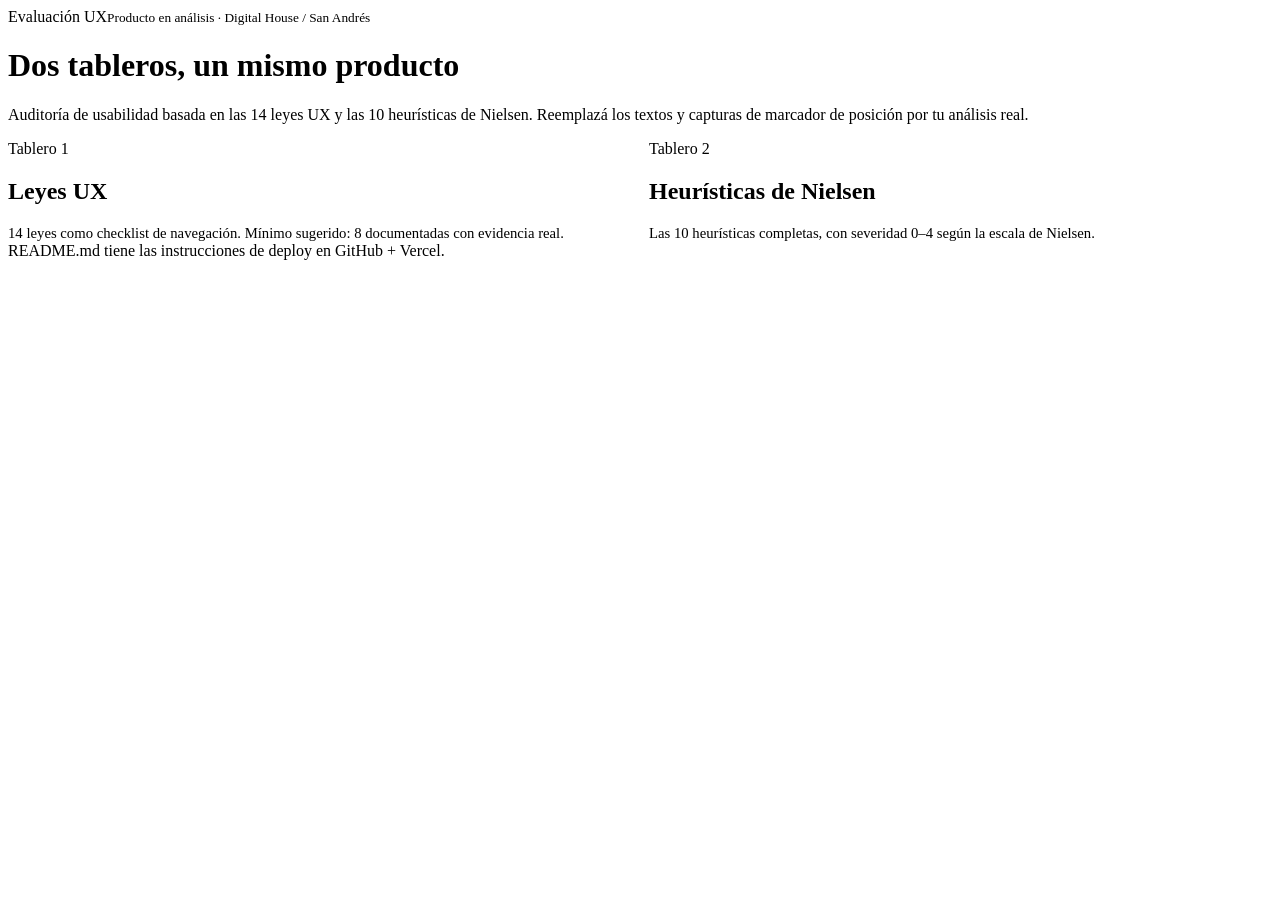
==== index.html @ 2254e5bf "index" ====
<!DOCTYPE html>
<html lang="es">

<head>
    <meta charset="UTF-8">
    <meta name="viewport" content="width=device-width, initial-scale=1.0">
    <title>Evaluación UX — Índice</title>
    <link rel="preconnect" href="https://fonts.googleapis.com">
    <link
        href="https://fonts.googleapis.com/css2?family=Source+Serif+4:ital,wght@0,400;0,600;1,400&family=Inter:wght@400;500;600&family=IBM+Plex+Mono:wght@400;500&display=swap"
        rel="stylesheet">
    <link rel="stylesheet" href="assets/style.css">
</head>

<body>
    <header class="topbar">
        <div class="brand">Evaluación UX<small>Producto en análisis · Digital House / San Andrés</small></div>
    </header>

    <main class="wrap">
        <div class="intro">
            <h1>Dos tableros, un mismo producto</h1>
            <p class="lede">Auditoría de usabilidad basada en las 14 leyes UX y las 10 heurísticas de Nielsen. Reemplazá
                los textos y capturas de marcador de posición por tu análisis real.</p>
        </div>

        <div class="entries" style="grid-template-columns:1fr 1fr; display:grid; gap:18px;">
            <a href="leyes-ux.html" style="text-decoration:none; color:inherit;">
                <div class="entry" style="grid-template-columns:1fr;">
                    <div class="body">
                        <div class="sub">Tablero 1</div>
                        <h2>Leyes UX</h2>
                        <p style="color:var(--ink-soft); font-size:.92rem; margin:8px 0 0;">14 leyes como checklist de
                            navegación. Mínimo sugerido: 8 documentadas con evidencia real.</p>
                    </div>
                </div>
            </a>
            <a href="heuristicas-nielsen.html" style="text-decoration:none; color:inherit;">
                <div class="entry" style="grid-template-columns:1fr;">
                    <div class="body">
                        <div class="sub">Tablero 2</div>
                        <h2>Heurísticas de Nielsen</h2>
                        <p style="color:var(--ink-soft); font-size:.92rem; margin:8px 0 0;">Las 10 heurísticas
                            completas, con severidad 0–4 según la escala de Nielsen.</p>
                    </div>
                </div>
            </a>
        </div>

        <footer>
            README.md tiene las instrucciones de deploy en GitHub + Vercel.
        </footer>
    </main>
</body>

</html>
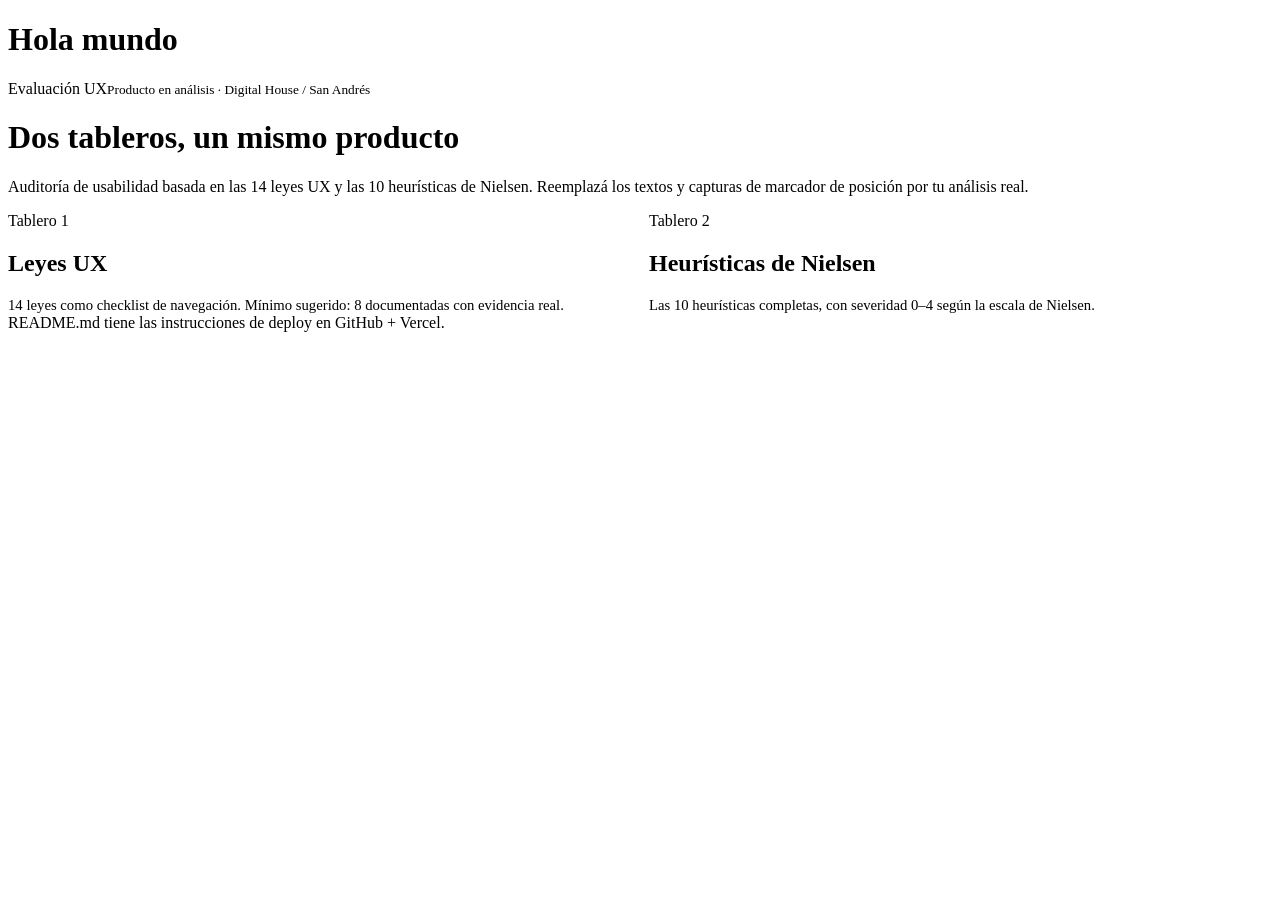
==== commit 2b552b46: "Viendo si me funciona" ====
--- a/index.html
+++ b/index.html
@@ -14,6 +14,7 @@
 
 <body>
     <header class="topbar">
+        <h1>Hola mundo</h1>
         <div class="brand">Evaluación UX<small>Producto en análisis · Digital House / San Andrés</small></div>
     </header>
 
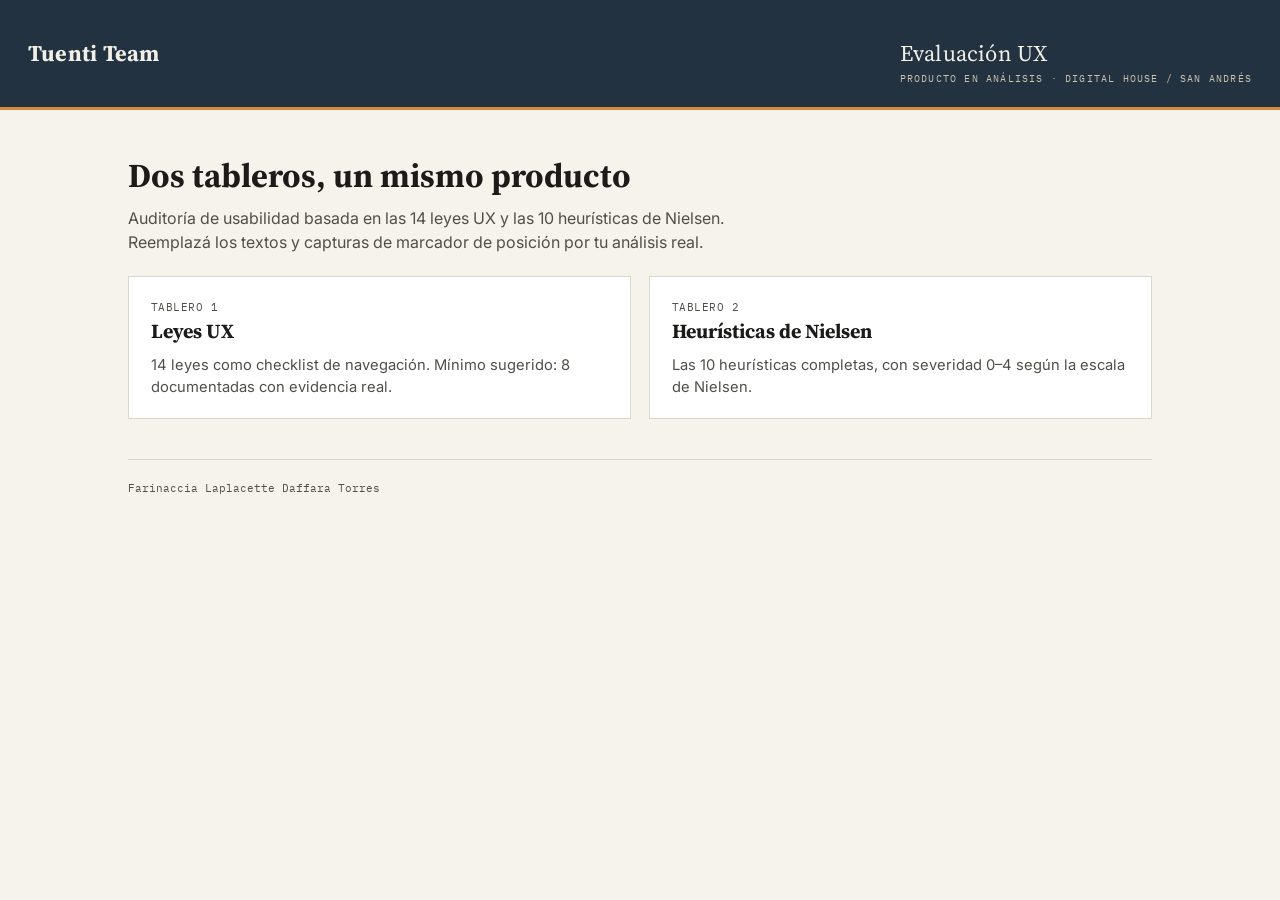
==== commit 0dcada2f: "Agregados estilos de tableros y cambio en links" ====
--- a/index.html
+++ b/index.html
@@ -14,8 +14,9 @@
 
 <body>
     <header class="topbar">
-        <h1>Hola mundo</h1>
+        <h2 class="brand"> Tuenti Team</h2>
         <div class="brand">Evaluación UX<small>Producto en análisis · Digital House / San Andrés</small></div>
+
     </header>
 
     <main class="wrap">
@@ -36,7 +37,7 @@
                     </div>
                 </div>
             </a>
-            <a href="heuristicas-nielsen.html" style="text-decoration:none; color:inherit;">
+            <a href="heuristica.html" style="text-decoration:none; color:inherit;">
                 <div class="entry" style="grid-template-columns:1fr;">
                     <div class="body">
                         <div class="sub">Tablero 2</div>
@@ -49,7 +50,7 @@
         </div>
 
         <footer>
-            README.md tiene las instrucciones de deploy en GitHub + Vercel.
+            Farinaccia Laplacette Daffara Torres
         </footer>
     </main>
 </body>
--- a/assets/style.css
+++ b/assets/style.css
@@ -0,0 +1,128 @@
+:root{
+  --paper:#f6f3ec;
+  --ink:#1c1b19;
+  --ink-soft:#514f49;
+  --line:#dcd6c8;
+  --navy:#233240;
+  --card:#ffffff;
+  --ok:#3f7a5c;
+  --s1:#c9b458;
+  --s2:#d98a3d;
+  --s3:#c4552e;
+  --s4:#9c2b2b;
+  --mono: "IBM Plex Mono", "SFMono-Regular", Menlo, Consolas, monospace;
+  --serif: "Source Serif 4", Georgia, "Times New Roman", serif;
+  --sans: "Inter", "Helvetica Neue", Arial, sans-serif;
+}
+
+*{box-sizing:border-box;}
+html{scroll-behavior:smooth;}
+body{
+  margin:0;
+  background:var(--paper);
+  color:var(--ink);
+  font-family:var(--sans);
+  line-height:1.5;
+}
+
+.topbar{
+  position:sticky; top:0; z-index:10;
+  background:var(--navy);
+  color:#f2efe6;
+  padding:18px 28px;
+  display:flex; align-items:baseline; justify-content:space-between;
+  flex-wrap:wrap; gap:8px;
+  border-bottom:3px solid var(--s2);
+}
+.topbar .brand{font-family:var(--serif); font-size:1.4rem; letter-spacing:.01em;}
+.topbar .brand small{display:block; font-family:var(--mono); font-size:.62rem; letter-spacing:.12em; text-transform:uppercase; color:#c9c2af; margin-top:2px;}
+.topbar nav a{
+  color:#e7e2d3; text-decoration:none; font-family:var(--mono); font-size:.78rem;
+  letter-spacing:.05em; text-transform:uppercase; margin-left:22px; border-bottom:1px solid transparent;
+}
+.topbar nav a:hover, .topbar nav a.active{border-bottom-color:var(--s2); color:#fff;}
+
+.wrap{max-width:1080px; margin:0 auto; padding:40px 28px 100px;}
+
+.intro h1{font-family:var(--serif); font-size:2.1rem; margin:0 0 6px;}
+.intro p.lede{color:var(--ink-soft); max-width:64ch; margin:0 0 22px; font-size:1rem;}
+
+.stats{display:flex; gap:0; margin:24px 0 36px; border:1px solid var(--line); background:var(--card);}
+.stat{flex:1; padding:14px 18px; border-right:1px solid var(--line);}
+.stat:last-child{border-right:none;}
+.stat .num{font-family:var(--serif); font-size:1.9rem; line-height:1;}
+.stat .label{font-family:var(--mono); font-size:.66rem; text-transform:uppercase; letter-spacing:.08em; color:var(--ink-soft); margin-top:4px;}
+
+.filters{display:flex; flex-wrap:wrap; gap:8px; margin-bottom:24px;}
+.filters button{
+  font-family:var(--mono); font-size:.72rem; text-transform:uppercase; letter-spacing:.05em;
+  border:1px solid var(--line); background:var(--card); color:var(--ink-soft);
+  padding:7px 12px; cursor:pointer;
+}
+.filters button.active{background:var(--ink); color:var(--paper); border-color:var(--ink);}
+
+.entries{display:flex; flex-direction:column; gap:18px;}
+
+.entry{
+  background:var(--card); border:1px solid var(--line);
+  display:grid; grid-template-columns:96px 1fr; gap:0;
+}
+.entry .index{
+  background:var(--ink); color:var(--paper);
+  font-family:var(--serif); font-size:1.7rem;
+  display:flex; align-items:center; justify-content:center;
+}
+.entry .body{padding:20px 22px;}
+.entry .head{display:flex; align-items:center; justify-content:space-between; gap:12px; flex-wrap:wrap; margin-bottom:10px;}
+.entry h2{font-family:var(--serif); font-size:1.25rem; margin:0;}
+.entry .sub{font-family:var(--mono); font-size:.7rem; color:var(--ink-soft); text-transform:uppercase; letter-spacing:.04em; margin-top:2px;}
+
+.tag{
+  font-family:var(--mono); font-size:.68rem; text-transform:uppercase; letter-spacing:.06em;
+  padding:4px 10px; border:1px solid currentColor; white-space:nowrap;
+}
+.tag.cumple{color:var(--ok);}
+.tag.rompe{color:var(--s4);}
+.tag.pendiente{color:var(--ink-soft); border-style:dashed;}
+
+.sev{display:flex; align-items:center; gap:8px; font-family:var(--mono); font-size:.72rem;}
+.sev .dot{width:11px; height:11px; border-radius:50%; display:inline-block; border:1px solid rgba(0,0,0,.15);}
+.sev-0 .dot{background:var(--ok);}
+.sev-1 .dot{background:var(--s1);}
+.sev-2 .dot{background:var(--s2);}
+.sev-3 .dot{background:var(--s3);}
+.sev-4 .dot{background:var(--s4);}
+
+.question{
+  font-family:var(--serif); font-style:italic; color:var(--ink-soft);
+  border-left:2px solid var(--line); padding-left:12px; margin:8px 0 14px; font-size:.95rem;
+}
+
+.evidence{
+  display:flex; gap:16px; align-items:flex-start; flex-wrap:wrap;
+}
+.shot{
+  width:220px; min-height:130px; background:repeating-linear-gradient(45deg, #efe9d8, #efe9d8 8px, #e6dfc9 8px, #e6dfc9 16px);
+  border:1px dashed var(--line); display:flex; align-items:center; justify-content:center;
+  color:var(--ink-soft); font-family:var(--mono); font-size:.68rem; text-align:center; padding:8px; flex-shrink:0;
+}
+.shot img{width:100%; height:100%; object-fit:cover; display:block;}
+.analysis{flex:1; min-width:220px;}
+.analysis p{margin:0 0 8px; font-size:.94rem;}
+.analysis p:last-child{margin-bottom:0;}
+.analysis .fill{color:#b1a98f; font-style:italic;}
+.analysis label{
+  display:block; font-family:var(--mono); font-size:.64rem; text-transform:uppercase; letter-spacing:.07em;
+  color:var(--ink-soft); margin-bottom:4px;
+}
+
+footer{
+  border-top:1px solid var(--line); margin-top:40px; padding-top:20px;
+  color:var(--ink-soft); font-family:var(--mono); font-size:.7rem;
+}
+
+@media (max-width: 640px){
+  .entry{grid-template-columns:56px 1fr;}
+  .entry .index{font-size:1.2rem;}
+  .topbar nav a{margin-left:12px;}
+}
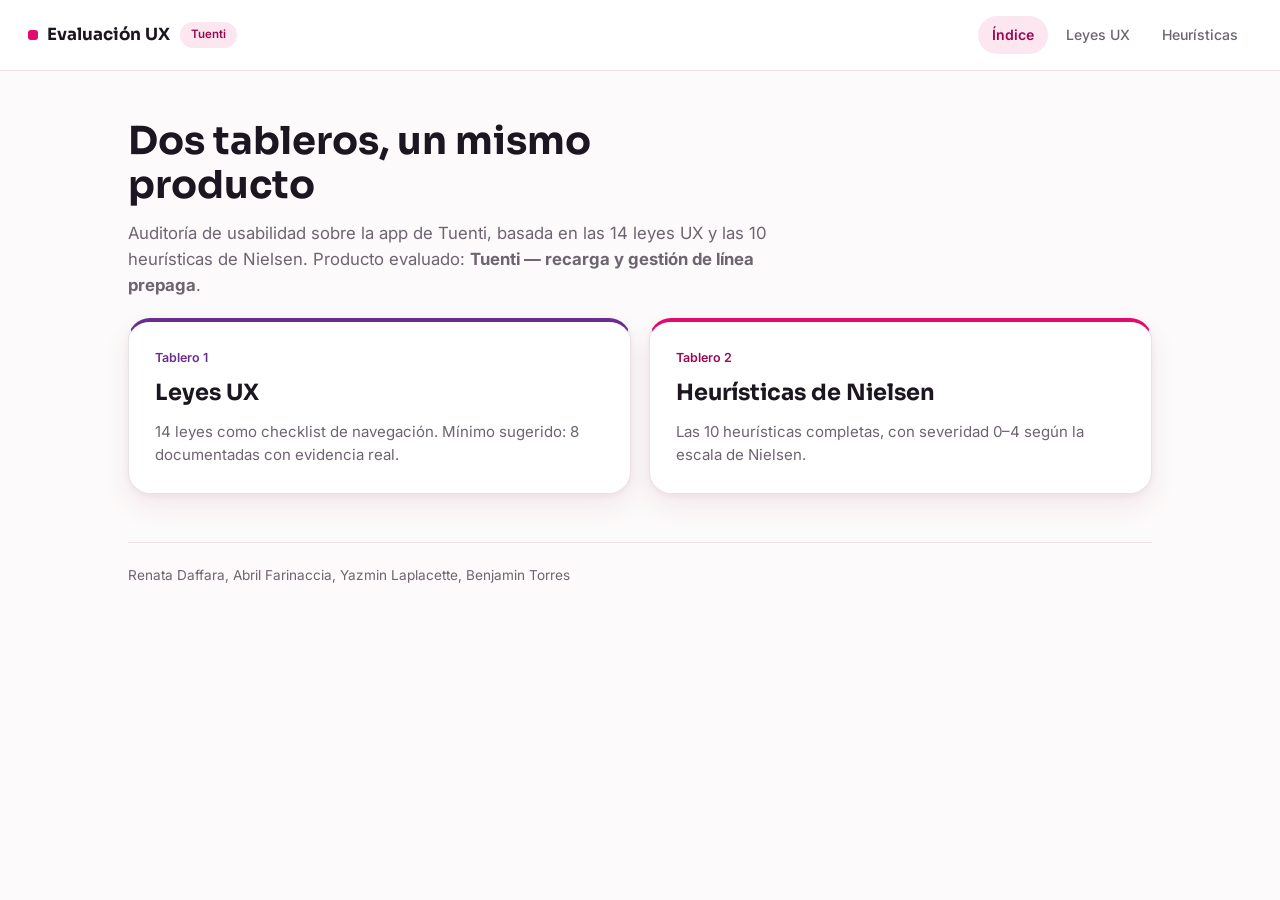
==== commit e9beed6b: "Agregue un par de imagenes y cambie un poco el diseño de la pagina" ====
--- a/index.html
+++ b/index.html
@@ -7,51 +7,50 @@
     <title>Evaluación UX — Índice</title>
     <link rel="preconnect" href="https://fonts.googleapis.com">
     <link
-        href="https://fonts.googleapis.com/css2?family=Source+Serif+4:ital,wght@0,400;0,600;1,400&family=Inter:wght@400;500;600&family=IBM+Plex+Mono:wght@400;500&display=swap"
+        href="https://fonts.googleapis.com/css2?family=Inter:wght@400;500;600;700&family=Sora:wght@600;700;800&display=swap"
         rel="stylesheet">
     <link rel="stylesheet" href="assets/style.css">
 </head>
 
 <body>
     <header class="topbar">
-        <h2 class="brand"> Tuenti Team</h2>
-        <div class="brand">Evaluación UX<small>Producto en análisis · Digital House / San Andrés</small></div>
-
+        <div class="brand">
+            <span class="brand-mark">Evaluación UX</span>
+            <span class="brand-tag">Tuenti</span>
+        </div>
+        <nav>
+            <a href="index.html" class="active">Índice</a>
+            <a href="leyes-ux.html">Leyes UX</a>
+            <a href="heuristica.html">Heurísticas</a>
+        </nav>
     </header>
 
     <main class="wrap">
         <div class="intro">
             <h1>Dos tableros, un mismo producto</h1>
-            <p class="lede">Auditoría de usabilidad basada en las 14 leyes UX y las 10 heurísticas de Nielsen. Reemplazá
-                los textos y capturas de marcador de posición por tu análisis real.</p>
+            <p class="lede">Auditoría de usabilidad sobre la app de Tuenti, basada en las 14 leyes UX y las 10
+                heurísticas de Nielsen. Producto evaluado: <strong>Tuenti — recarga y gestión de línea prepaga</strong>.
+            </p>
         </div>
 
-        <div class="entries" style="grid-template-columns:1fr 1fr; display:grid; gap:18px;">
-            <a href="leyes-ux.html" style="text-decoration:none; color:inherit;">
-                <div class="entry" style="grid-template-columns:1fr;">
-                    <div class="body">
-                        <div class="sub">Tablero 1</div>
-                        <h2>Leyes UX</h2>
-                        <p style="color:var(--ink-soft); font-size:.92rem; margin:8px 0 0;">14 leyes como checklist de
-                            navegación. Mínimo sugerido: 8 documentadas con evidencia real.</p>
-                    </div>
+        <div class="boards-grid">
+            <a class="board-link" href="leyes-ux.html">
+                <div class="board-card purple">
+                    <div class="eyebrow">Tablero 1</div>
+                    <h2>Leyes UX</h2>
+                    <p>14 leyes como checklist de navegación. Mínimo sugerido: 8 documentadas con evidencia real.</p>
                 </div>
             </a>
-            <a href="heuristica.html" style="text-decoration:none; color:inherit;">
-                <div class="entry" style="grid-template-columns:1fr;">
-                    <div class="body">
-                        <div class="sub">Tablero 2</div>
-                        <h2>Heurísticas de Nielsen</h2>
-                        <p style="color:var(--ink-soft); font-size:.92rem; margin:8px 0 0;">Las 10 heurísticas
-                            completas, con severidad 0–4 según la escala de Nielsen.</p>
-                    </div>
+            <a class="board-link" href="heuristica.html">
+                <div class="board-card">
+                    <div class="eyebrow">Tablero 2</div>
+                    <h2>Heurísticas de Nielsen</h2>
+                    <p>Las 10 heurísticas completas, con severidad 0–4 según la escala de Nielsen.</p>
                 </div>
             </a>
         </div>
 
-        <footer>
-            Farinaccia Laplacette Daffara Torres
-        </footer>
+        <footer class="dev-note"> Renata Daffara, Abril Farinaccia, Yazmin Laplacette, Benjamin Torres </footer>
     </main>
 </body>
 
--- a/assets/style.css
+++ b/assets/style.css
@@ -1,18 +1,35 @@
 :root{
-  --paper:#f6f3ec;
-  --ink:#1c1b19;
-  --ink-soft:#514f49;
-  --line:#dcd6c8;
-  --navy:#233240;
-  --card:#ffffff;
-  --ok:#3f7a5c;
-  --s1:#c9b458;
-  --s2:#d98a3d;
-  --s3:#c4552e;
-  --s4:#9c2b2b;
-  --mono: "IBM Plex Mono", "SFMono-Regular", Menlo, Consolas, monospace;
-  --serif: "Source Serif 4", Georgia, "Times New Roman", serif;
-  --sans: "Inter", "Helvetica Neue", Arial, sans-serif;
+  --pink:#E10A6E;
+  --pink-deep:#9C0850;
+  --pink-tint:#FCE6F0;
+  --pink-tint-strong:#F8D2E6;
+  --purple:#6B2C91;
+  --purple-tint:#F1E8F8;
+
+  --paper:#FCFAFA;
+  --surface:#FFFFFF;
+  --ink:#1C1620;
+  --ink-soft:#6E6470;
+  --line:#ECE1E7;
+
+  --ok:#1C8753;
+  --ok-tint:#E5F4EA;
+  --warn1:#B8862B;
+  --warn1-tint:#FAF1DD;
+  --warn2:#C96A1F;
+  --warn2-tint:#FBEADA;
+  --bad:#B23434;
+  --bad-tint:#F8E7E5;
+  --pend:#948B9B;
+  --pend-tint:#F1EDF3;
+
+  --display:'Sora', system-ui, sans-serif;
+  --body:'Inter', system-ui, sans-serif;
+
+  --radius-lg:22px;
+  --radius-md:14px;
+  --radius-full:999px;
+  --shadow:0 12px 28px rgba(156,8,80,.08), 0 2px 6px rgba(28,22,32,.05);
 }
 
 *{box-sizing:border-box;}
@@ -21,108 +38,165 @@
   margin:0;
   background:var(--paper);
   color:var(--ink);
-  font-family:var(--sans);
-  line-height:1.5;
-}
-
+  font-family:var(--body);
+  line-height:1.55;
+  -webkit-font-smoothing:antialiased;
+}
+:focus-visible{outline:2px solid var(--pink); outline-offset:2px;}
+@media (prefers-reduced-motion: reduce){
+  *{transition:none !important; animation:none !important;}
+}
+
+/* ---------- Topbar ---------- */
 .topbar{
   position:sticky; top:0; z-index:10;
-  background:var(--navy);
-  color:#f2efe6;
-  padding:18px 28px;
-  display:flex; align-items:baseline; justify-content:space-between;
-  flex-wrap:wrap; gap:8px;
-  border-bottom:3px solid var(--s2);
-}
-.topbar .brand{font-family:var(--serif); font-size:1.4rem; letter-spacing:.01em;}
-.topbar .brand small{display:block; font-family:var(--mono); font-size:.62rem; letter-spacing:.12em; text-transform:uppercase; color:#c9c2af; margin-top:2px;}
+  background:var(--surface);
+  padding:16px 28px;
+  display:flex; align-items:center; justify-content:space-between;
+  flex-wrap:wrap; gap:12px;
+  border-bottom:1px solid var(--line);
+}
+.brand{display:flex; align-items:center; gap:10px; flex-wrap:wrap;}
+.brand-mark{
+  font-family:var(--display); font-weight:700; font-size:1.05rem; color:var(--ink);
+  display:flex; align-items:center;
+}
+.brand-mark::before{
+  content:""; display:inline-block; width:10px; height:10px; border-radius:3px;
+  background:var(--pink); margin-right:9px;
+}
+.brand-tag{
+  font-family:var(--body); font-weight:600; font-size:.72rem;
+  color:var(--pink-deep); background:var(--pink-tint);
+  padding:4px 11px; border-radius:var(--radius-full);
+}
+.topbar nav{display:flex; gap:4px;}
 .topbar nav a{
-  color:#e7e2d3; text-decoration:none; font-family:var(--mono); font-size:.78rem;
-  letter-spacing:.05em; text-transform:uppercase; margin-left:22px; border-bottom:1px solid transparent;
-}
-.topbar nav a:hover, .topbar nav a.active{border-bottom-color:var(--s2); color:#fff;}
-
-.wrap{max-width:1080px; margin:0 auto; padding:40px 28px 100px;}
-
-.intro h1{font-family:var(--serif); font-size:2.1rem; margin:0 0 6px;}
-.intro p.lede{color:var(--ink-soft); max-width:64ch; margin:0 0 22px; font-size:1rem;}
-
-.stats{display:flex; gap:0; margin:24px 0 36px; border:1px solid var(--line); background:var(--card);}
-.stat{flex:1; padding:14px 18px; border-right:1px solid var(--line);}
-.stat:last-child{border-right:none;}
-.stat .num{font-family:var(--serif); font-size:1.9rem; line-height:1;}
-.stat .label{font-family:var(--mono); font-size:.66rem; text-transform:uppercase; letter-spacing:.08em; color:var(--ink-soft); margin-top:4px;}
-
-.filters{display:flex; flex-wrap:wrap; gap:8px; margin-bottom:24px;}
+  color:var(--ink-soft); text-decoration:none; font-family:var(--body);
+  font-weight:500; font-size:.88rem; padding:8px 14px; border-radius:var(--radius-full);
+}
+.topbar nav a:hover{color:var(--ink); background:var(--pend-tint);}
+.topbar nav a.active{color:var(--pink-deep); background:var(--pink-tint); font-weight:600;}
+
+.wrap{max-width:1080px; margin:0 auto; padding:48px 28px 100px;}
+
+/* ---------- Intro ---------- */
+.intro h1{font-family:var(--display); font-weight:700; font-size:2.4rem; line-height:1.16; margin:0 0 12px; max-width:22ch;}
+.intro p.lede{color:var(--ink-soft); max-width:62ch; margin:0 0 8px; font-size:1.05rem;}
+
+/* ---------- Stats ---------- */
+.stats{display:grid; grid-template-columns:repeat(4,1fr); gap:12px; margin:28px 0 36px;}
+.stat{background:var(--surface); border:1px solid var(--line); border-radius:var(--radius-md); padding:18px 20px; box-shadow:var(--shadow);}
+.stat .num{font-family:var(--display); font-weight:700; font-size:1.9rem; line-height:1; color:var(--pink-deep);}
+.stat .label{font-family:var(--body); font-size:.82rem; color:var(--ink-soft); margin-top:6px;}
+
+/* ---------- Filters ---------- */
+.filters{display:flex; flex-wrap:wrap; gap:8px; margin-bottom:28px;}
 .filters button{
-  font-family:var(--mono); font-size:.72rem; text-transform:uppercase; letter-spacing:.05em;
-  border:1px solid var(--line); background:var(--card); color:var(--ink-soft);
-  padding:7px 12px; cursor:pointer;
-}
-.filters button.active{background:var(--ink); color:var(--paper); border-color:var(--ink);}
-
-.entries{display:flex; flex-direction:column; gap:18px;}
+  font-family:var(--body); font-weight:600; font-size:.84rem;
+  border:1px solid var(--line); background:var(--surface); color:var(--ink-soft);
+  padding:9px 18px; border-radius:var(--radius-full); cursor:pointer;
+  transition:background .15s ease, color .15s ease, border-color .15s ease;
+}
+.filters button:hover{border-color:var(--pink); color:var(--pink-deep);}
+.filters button.active{background:var(--pink); color:#fff; border-color:var(--pink);}
+
+/* ---------- Entries ---------- */
+.entries{display:flex; flex-direction:column; gap:16px;}
 
 .entry{
-  background:var(--card); border:1px solid var(--line);
-  display:grid; grid-template-columns:96px 1fr; gap:0;
-}
-.entry .index{
-  background:var(--ink); color:var(--paper);
-  font-family:var(--serif); font-size:1.7rem;
+  background:var(--surface);
+  border:1px solid var(--line);
+  border-left:4px solid var(--pend);
+  border-radius:var(--radius-lg);
+  padding:24px 26px;
+  box-shadow:var(--shadow);
+}
+.entry.entry-ok, .entry.cumple{border-left-color:var(--ok);}
+.entry.entry-bad, .entry.rompe{border-left-color:var(--bad);}
+.entry.entry-warn{border-left-color:var(--warn2);}
+.entry.entry-pend, .entry.pendiente{border-left-color:var(--pend);}
+
+.entry .head{display:flex; align-items:flex-start; justify-content:space-between; gap:14px; flex-wrap:wrap; margin-bottom:6px;}
+.entry .num{font-family:var(--display); font-weight:600; font-size:.85rem; color:var(--pink); margin-right:9px;}
+.entry h2{font-family:var(--display); font-weight:600; font-size:1.2rem; margin:0; display:inline;}
+.entry .sub{font-family:var(--body); font-size:.78rem; color:var(--ink-soft); margin-top:4px;}
+
+.tag, .sev{
+  font-family:var(--body); font-weight:600; font-size:.78rem;
+  padding:6px 14px; border-radius:var(--radius-full); white-space:nowrap;
+  display:inline-flex; align-items:center; gap:7px;
+}
+.tag.cumple{background:var(--ok-tint); color:var(--ok);}
+.tag.rompe{background:var(--bad-tint); color:var(--bad);}
+.tag.pendiente{background:var(--pend-tint); color:var(--pend);}
+
+.sev .dot{width:8px; height:8px; border-radius:50%;}
+.sev-0{background:var(--ok-tint); color:var(--ok);}
+.sev-0 .dot{background:var(--ok);}
+.sev-1{background:var(--warn1-tint); color:var(--warn1);}
+.sev-1 .dot{background:var(--warn1);}
+.sev-2{background:var(--warn2-tint); color:var(--warn2);}
+.sev-2 .dot{background:var(--warn2);}
+.sev-3{background:var(--bad-tint); color:var(--bad);}
+.sev-3 .dot{background:var(--bad);}
+.sev-4{background:var(--bad-tint); color:var(--pink-deep);}
+.sev-4 .dot{background:var(--pink-deep);}
+.sev-pend{background:var(--pend-tint); color:var(--pend);}
+.sev-pend .dot{background:var(--pend);}
+
+.question{
+  font-family:var(--body); font-weight:600; color:var(--ink);
+  border-left:3px solid var(--pink); padding-left:14px; margin:14px 0 16px; font-size:.98rem;
+}
+
+.evidence{display:flex; gap:20px; align-items:flex-start; flex-wrap:wrap;}
+.shot{
+  width:168px; aspect-ratio:9/19.5;
+  background:var(--pend-tint);
+  border:2px dashed var(--line);
+  border-radius:30px;
   display:flex; align-items:center; justify-content:center;
-}
-.entry .body{padding:20px 22px;}
-.entry .head{display:flex; align-items:center; justify-content:space-between; gap:12px; flex-wrap:wrap; margin-bottom:10px;}
-.entry h2{font-family:var(--serif); font-size:1.25rem; margin:0;}
-.entry .sub{font-family:var(--mono); font-size:.7rem; color:var(--ink-soft); text-transform:uppercase; letter-spacing:.04em; margin-top:2px;}
-
-.tag{
-  font-family:var(--mono); font-size:.68rem; text-transform:uppercase; letter-spacing:.06em;
-  padding:4px 10px; border:1px solid currentColor; white-space:nowrap;
-}
-.tag.cumple{color:var(--ok);}
-.tag.rompe{color:var(--s4);}
-.tag.pendiente{color:var(--ink-soft); border-style:dashed;}
-
-.sev{display:flex; align-items:center; gap:8px; font-family:var(--mono); font-size:.72rem;}
-.sev .dot{width:11px; height:11px; border-radius:50%; display:inline-block; border:1px solid rgba(0,0,0,.15);}
-.sev-0 .dot{background:var(--ok);}
-.sev-1 .dot{background:var(--s1);}
-.sev-2 .dot{background:var(--s2);}
-.sev-3 .dot{background:var(--s3);}
-.sev-4 .dot{background:var(--s4);}
-
-.question{
-  font-family:var(--serif); font-style:italic; color:var(--ink-soft);
-  border-left:2px solid var(--line); padding-left:12px; margin:8px 0 14px; font-size:.95rem;
-}
-
-.evidence{
-  display:flex; gap:16px; align-items:flex-start; flex-wrap:wrap;
-}
-.shot{
-  width:220px; min-height:130px; background:repeating-linear-gradient(45deg, #efe9d8, #efe9d8 8px, #e6dfc9 8px, #e6dfc9 16px);
-  border:1px dashed var(--line); display:flex; align-items:center; justify-content:center;
-  color:var(--ink-soft); font-family:var(--mono); font-size:.68rem; text-align:center; padding:8px; flex-shrink:0;
-}
+  color:var(--ink-soft); font-family:var(--body); font-size:.72rem; text-align:center; line-height:1.4;
+  padding:16px; flex-shrink:0; overflow:hidden;
+}
+.shot.has-img{border-style:solid; border-color:var(--ink); background:none; padding:0;}
 .shot img{width:100%; height:100%; object-fit:cover; display:block;}
+
 .analysis{flex:1; min-width:220px;}
-.analysis p{margin:0 0 8px; font-size:.94rem;}
-.analysis p:last-child{margin-bottom:0;}
-.analysis .fill{color:#b1a98f; font-style:italic;}
-.analysis label{
-  display:block; font-family:var(--mono); font-size:.64rem; text-transform:uppercase; letter-spacing:.07em;
-  color:var(--ink-soft); margin-bottom:4px;
-}
-
-footer{
-  border-top:1px solid var(--line); margin-top:40px; padding-top:20px;
-  color:var(--ink-soft); font-family:var(--mono); font-size:.7rem;
-}
-
-@media (max-width: 640px){
-  .entry{grid-template-columns:56px 1fr;}
-  .entry .index{font-size:1.2rem;}
-  .topbar nav a{margin-left:12px;}
-}
+.analysis p{margin:0; font-size:.96rem; color:var(--ink);}
+.analysis .fill{color:var(--pend);}
+
+/* ---------- Board link cards (index) ---------- */
+.boards-grid{display:grid; grid-template-columns:1fr 1fr; gap:18px; margin-top:20px;}
+.board-link{text-decoration:none; color:inherit; display:block;}
+.board-card{
+  background:var(--surface); border:1px solid var(--line); border-radius:var(--radius-lg);
+  border-top:4px solid var(--pink);
+  padding:26px; box-shadow:var(--shadow);
+  transition:transform .15s ease;
+}
+.board-card.purple{border-top-color:var(--purple);}
+.board-link:hover .board-card{transform:translateY(-3px);}
+.board-card .eyebrow{font-family:var(--body); font-weight:600; font-size:.78rem; color:var(--pink-deep); margin-bottom:8px;}
+.board-card.purple .eyebrow{color:var(--purple);}
+.board-card h2{font-family:var(--display); font-weight:700; font-size:1.4rem; margin:0 0 10px;}
+.board-card p{color:var(--ink-soft); font-size:.94rem; margin:0;}
+
+/* ---------- Footers ---------- */
+.credits, .dev-note{
+  border-top:1px solid var(--line); margin-top:48px; padding-top:22px;
+  color:var(--ink-soft); font-family:var(--body); font-size:.85rem;
+}
+.dev-note code{background:var(--pend-tint); padding:2px 6px; border-radius:6px; font-family:var(--body); font-weight:600; color:var(--ink);}
+
+@media (max-width:720px){
+  .stats{grid-template-columns:repeat(2,1fr);}
+  .boards-grid{grid-template-columns:1fr;}
+}
+@media (max-width:560px){
+  .topbar{padding:14px 18px;}
+  .wrap{padding:32px 18px 80px;}
+  .intro h1{font-size:1.9rem;}
+  .entry{padding:20px 18px;}
+}
